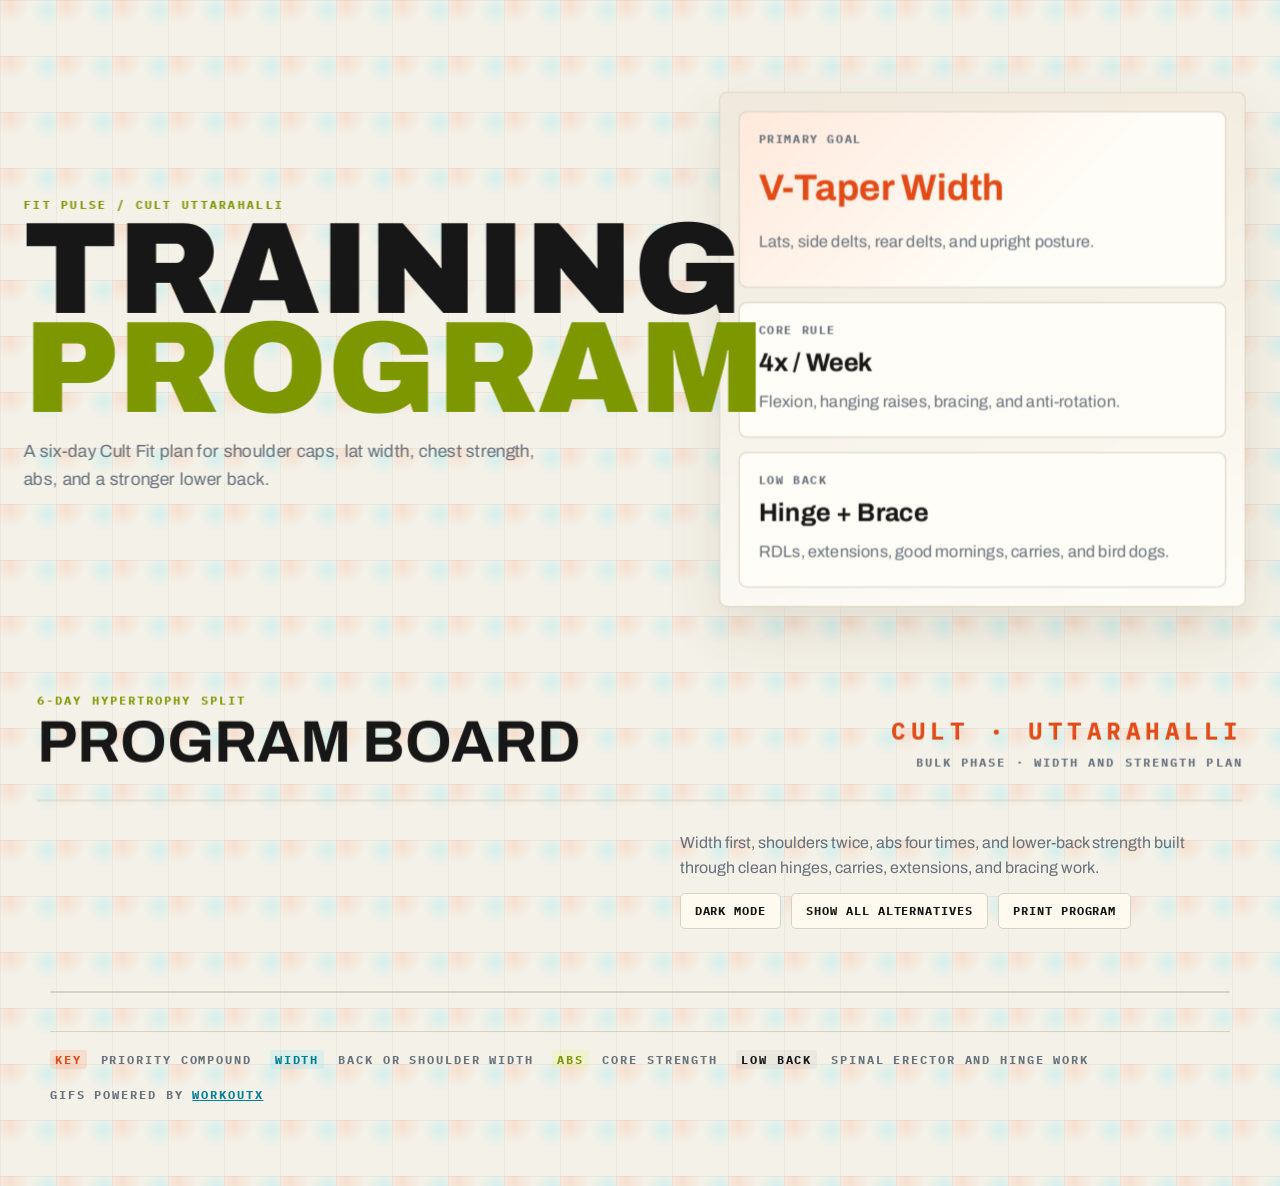
==== index.html @ 151bec3f "Add files via upload" ====
<!doctype html>
<html lang="en">
  <head>
    <meta charset="UTF-8" />
    <meta name="viewport" content="width=device-width, initial-scale=1.0" />
    <meta
      name="description"
      content="Fit Pulse 6-day strength and hypertrophy training program for wider back, bigger shoulders, lower-back strength, chest, and abs."
    />
    <meta name="theme-color" content="#050505" />
    <meta name="apple-mobile-web-app-capable" content="yes" />
    <meta name="apple-mobile-web-app-status-bar-style" content="black-translucent" />
    <meta name="apple-mobile-web-app-title" content="Fit Pulse" />
    <title>Fit Pulse Training Program</title>
    <link rel="manifest" href="./app.webmanifest" />
    <link rel="icon" href="./icons/icon-192.png" sizes="192x192" />
    <link rel="apple-touch-icon" href="./icons/icon-192.png" />
    <link rel="stylesheet" href="./styles.css" />
  </head>
  <body data-theme="light">
    <main class="page-shell">
      <section class="scroll-hero" aria-label="Fit Pulse program overview">
        <div class="hero-copy">
          <p class="eyebrow">Fit Pulse / Cult Uttarahalli</p>
          <h1><span>Training</span> Program</h1>
          <p>
            A six-day Cult Fit plan for shoulder caps, lat width, chest strength, abs, and a stronger lower back.
          </p>
        </div>
        <div class="hero-stage" aria-label="Training priorities">
          <article class="hero-metric metric-primary">
            <span>Primary Goal</span>
            <strong>V-Taper Width</strong>
            <p>Lats, side delts, rear delts, and upright posture.</p>
          </article>
          <article class="hero-metric">
            <span>Core Rule</span>
            <strong>4x / Week</strong>
            <p>Flexion, hanging raises, bracing, and anti-rotation.</p>
          </article>
          <article class="hero-metric">
            <span>Low Back</span>
            <strong>Hinge + Brace</strong>
            <p>RDLs, extensions, good mornings, carries, and bird dogs.</p>
          </article>
        </div>
      </section>

      <header class="masthead">
        <div>
          <p class="eyebrow">6-Day Hypertrophy Split</p>
          <h2>Program Board</h2>
        </div>
        <div class="gym-lockup">
          <strong>Cult · Uttarahalli</strong>
          <span>Bulk phase · width and strength plan</span>
        </div>
      </header>

      <section class="mission-band">
        <div id="focus-tags" class="focus-tags"></div>
        <div class="mission-copy">
          <p>
            Width first, shoulders twice, abs four times, and lower-back strength built through clean hinges, carries,
            extensions, and bracing work.
          </p>
          <div class="mission-actions">
            <button id="theme-toggle" class="theme-toggle" type="button" aria-pressed="true">Dark Mode</button>
            <button id="expand-all" type="button">Show All Alternatives</button>
            <button id="print-plan" type="button">Print Program</button>
          </div>
        </div>
      </section>

      <div id="dashboard-stimulus"></div>

      <nav id="day-tabs" class="day-tabs" aria-label="Training days"></nav>


      <section id="program-grid" class="program-grid" aria-label="Six day split"></section>

      <section id="detail-panel" class="detail-panel" aria-label="Selected workout details"></section>

      <section id="workout-tracker-panel" class="workout-tracker-panel" aria-label="Active workout session" style="display: none;"></section>


      <section class="notes-section">
        <div id="coaching-grid" class="coaching-grid"></div>
        <footer class="legend">
          <span><b class="key">KEY</b> Priority compound</span>
          <span><b class="width">WIDTH</b> Back or shoulder width</span>
          <span><b class="abs">ABS</b> Core strength</span>
          <span><b class="low">LOW BACK</b> Spinal erector and hinge work</span>
          <span>GIFs powered by <a href="https://workoutxapp.com/" target="_blank" rel="noopener noreferrer">WorkoutX</a></span>
        </footer>
      </section>
    </main>

    <script type="module" src="./app.js"></script>
  </body>
</html>
---- styles.css ----
@import url("https://fonts.googleapis.com/css2?family=Archivo:wght@500;700;800;900&family=IBM+Plex+Mono:wght@500;700&display=swap");

:root {
  --bg: #050505;
  --bg-glow: rgba(217, 255, 0, 0.1);
  --panel: #101010;
  --panel-2: #151515;
  --button-bg: #0c0c0c;
  --line: #242424;
  --ink: #f7f7f7;
  --muted: #8b9198;
  --lime: #d9ff00;
  --orange: #ff5a19;
  --cyan: #00d9ff;
  --violet: #9b4dff;
  --grid-line: rgba(255, 255, 255, 0.025);
  --soft-fill: rgba(255, 255, 255, 0.025);
  --soft-line: rgba(255, 255, 255, 0.08);
  --watermark: rgba(255, 255, 255, 0.055);
  --number: #68717a;
  --legend-ink: #5d646b;
  --low-ink: #f3f3f3;
  --shadow: 0 26px 70px rgba(0, 0, 0, 0.34);
  --radius: 8px;
}

body[data-theme="light"] {
  --bg: #f4f1e8;
  --bg-glow: rgba(255, 90, 25, 0.12);
  --panel: #fffdf7;
  --panel-2: #f8f1e4;
  --button-bg: #fffaf0;
  --line: #d9d2c3;
  --ink: #171717;
  --muted: #67717b;
  --lime: #7d9700;
  --orange: #e24a16;
  --cyan: #007f99;
  --violet: #7a45d1;
  --grid-line: rgba(20, 20, 20, 0.045);
  --soft-fill: rgba(20, 20, 20, 0.035);
  --soft-line: rgba(20, 20, 20, 0.09);
  --watermark: rgba(20, 20, 20, 0.07);
  --number: #74808b;
  --legend-ink: #6a737c;
  --low-ink: #171717;
  --shadow: 0 24px 58px rgba(84, 65, 35, 0.12);
}

* {
  box-sizing: border-box;
}

html {
  scroll-behavior: smooth;
}

body {
  margin: 0;
  min-height: 100vh;
  color: var(--ink);
  background:
    radial-gradient(circle at 18% 8%, var(--bg-glow), transparent 28%),
    radial-gradient(circle at 86% 18%, rgba(0, 217, 255, 0.12), transparent 26%),
    linear-gradient(90deg, var(--grid-line) 1px, transparent 1px),
    linear-gradient(var(--grid-line) 1px, transparent 1px),
    var(--bg);
  background-size: 56px 56px;
  font-family: Archivo, system-ui, sans-serif;
}

button,
a {
  font: inherit;
}

button {
  cursor: pointer;
}

.page-shell {
  width: min(calc(100% - 44px), 1180px);
  margin: 42px auto 84px;
  perspective: 1400px;
  --scroll-progress: 0;
}

.scroll-hero {
  position: relative;
  display: grid;
  grid-template-columns: minmax(0, 1fr) minmax(390px, 0.82fr);
  gap: 42px;
  align-items: center;
  min-height: min(72vh, 680px);
  padding: 24px 0 46px;
  transform-style: preserve-3d;
}

.hero-copy {
  transform: translateZ(60px) translateY(calc(var(--scroll-progress) * -14px));
}

.hero-copy p:last-child {
  max-width: 52ch;
  margin: 18px 0 0;
  color: var(--muted);
  font-size: 1.05rem;
  line-height: 1.65;
}

.hero-stage {
  display: grid;
  gap: 14px;
  padding: 18px;
  border: 1px solid var(--line);
  border-radius: var(--radius);
  background:
    linear-gradient(140deg, var(--soft-fill), transparent),
    linear-gradient(180deg, var(--panel-2), var(--panel));
  box-shadow: var(--shadow);
  transform: translateZ(36px);
}

.hero-metric {
  display: grid;
  gap: 8px;
  min-height: 132px;
  padding: 18px;
  border: 1px solid var(--line);
  border-radius: var(--radius);
  background: var(--panel);
}

.hero-metric span {
  font-family: "IBM Plex Mono", monospace;
  font-size: 0.72rem;
  font-weight: 700;
  letter-spacing: 0.12em;
  text-transform: uppercase;
  color: var(--muted);
}

.hero-metric strong {
  font-size: 1.55rem;
  line-height: 1;
}

.hero-metric p {
  margin-bottom: 0;
  color: var(--muted);
  line-height: 1.45;
}

.metric-primary {
  min-height: 172px;
  background:
    linear-gradient(135deg, rgba(255, 90, 25, 0.12), transparent 62%),
    var(--panel);
}

.metric-primary strong {
  color: var(--orange);
  font-size: 2.25rem;
}

.masthead {
  display: flex;
  justify-content: space-between;
  gap: 28px;
  align-items: end;
  padding-bottom: 30px;
  border-bottom: 1px solid var(--line);
  transform: translateZ(30px);
}

.eyebrow,
.gym-lockup span,
.focus-tag,
.day-tab span,
.day-card-header p,
.exercise-number,
.exercise-tag,
.prescription,
.legend,
.coach-card p {
  font-family: "IBM Plex Mono", monospace;
  font-size: 0.74rem;
  font-weight: 700;
  letter-spacing: 0.16em;
  text-transform: uppercase;
}

.eyebrow {
  margin: 0 0 8px;
  color: var(--lime);
}

h1,
h2,
h3,
p {
  margin-top: 0;
}

h1 {
  margin-bottom: 0;
  font-size: 7.8rem;
  font-weight: 900;
  line-height: 0.76;
  letter-spacing: 0;
  text-transform: uppercase;
}

.masthead h2 {
  margin: 0;
  font-size: 3.6rem;
  line-height: 0.9;
  letter-spacing: 0;
  text-transform: uppercase;
}

h1 span {
  display: block;
  color: var(--ink);
}

h1:not(span) {
  color: var(--lime);
}

.gym-lockup {
  display: grid;
  gap: 8px;
  text-align: right;
  min-width: 250px;
}

.gym-lockup strong {
  color: var(--orange);
  font-family: "IBM Plex Mono", monospace;
  font-size: 1.45rem;
  letter-spacing: 0.22em;
  text-transform: uppercase;
}

.gym-lockup span {
  color: var(--muted);
}

.mission-band {
  display: grid;
  grid-template-columns: minmax(0, 1fr) minmax(320px, 0.9fr);
  gap: 18px;
  align-items: start;
  margin: 34px 0 22px;
}

.focus-tags {
  display: flex;
  flex-wrap: wrap;
  gap: 12px;
}

.focus-tag {
  display: inline-flex;
  gap: 10px;
  align-items: center;
  min-height: 34px;
  padding: 0 16px;
  border: 1px solid currentColor;
  border-radius: 5px;
}

.focus-tag span {
  width: 7px;
  height: 7px;
  border-radius: 50%;
  background: currentColor;
}

.lime {
  color: var(--lime);
}

.orange {
  color: var(--orange);
}

.cyan {
  color: var(--cyan);
}

.violet {
  color: var(--violet);
}

.mission-copy {
  color: var(--muted);
  line-height: 1.6;
}

.mission-copy p {
  margin-bottom: 12px;
}

.mission-actions {
  display: flex;
  flex-wrap: wrap;
  gap: 10px;
}

.mission-actions button,
.day-tab,
.form-button,
.alt-button {
  min-height: 36px;
  border: 1px solid var(--line);
  border-radius: 5px;
  background: var(--button-bg);
  color: var(--ink);
  text-decoration: none;
  transition: border-color 160ms ease, color 160ms ease, transform 160ms ease, background 160ms ease;
}

.mission-actions button {
  padding: 0 14px;
  font-family: "IBM Plex Mono", monospace;
  font-size: 0.74rem;
  font-weight: 700;
  letter-spacing: 0.08em;
  text-transform: uppercase;
}

.mission-actions button:hover,
.day-tab:hover,
.form-button:hover,
.alt-button:hover {
  transform: translateY(-1px);
  border-color: var(--lime);
  color: var(--lime);
}

.day-tabs {
  display: grid;
  grid-template-columns: repeat(6, minmax(0, 1fr));
  gap: 10px;
  margin-bottom: 18px;
}

.day-tab {
  display: grid;
  gap: 5px;
  align-content: center;
  min-height: 78px;
  padding: 12px 10px;
  color: var(--muted);
  line-height: 1.18;
  text-align: left;
  overflow: hidden;
}

.day-tab.active {
  border-color: var(--lime);
  color: var(--ink);
  background: var(--panel-2);
}

.day-tab span {
  color: var(--lime);
}

.program-grid {
  display: grid;
  grid-template-columns: repeat(3, minmax(0, 1fr));
  gap: 18px;
  transform-style: preserve-3d;
}

.day-card,
.detail-panel,
.coach-card {
  border: 1px solid var(--line);
  border-radius: var(--radius);
  background: linear-gradient(180deg, var(--panel-2), var(--panel));
  box-shadow: var(--shadow);
}

.day-card {
  position: relative;
  overflow: hidden;
  min-height: 408px;
  border-top-width: 4px;
  transform: rotateX(0deg) translateZ(0);
  transition: transform 220ms ease, box-shadow 220ms ease, outline-color 220ms ease;
}

.day-card:hover {
  z-index: 3;
  transform: translateY(-4px) rotateX(2deg) translateZ(30px);
}

.day-card.orange {
  border-top-color: var(--orange);
}

.day-card.cyan {
  border-top-color: var(--cyan);
}

.day-card.violet {
  border-top-color: var(--violet);
}

.day-card.selected {
  outline: 1px solid var(--lime);
}

.day-card-hit {
  position: absolute;
  inset: 0;
  z-index: 2;
  border: 0;
  background: transparent;
}

.day-card-header {
  display: flex;
  justify-content: space-between;
  gap: 16px;
  padding: 20px 20px 14px;
  border-bottom: 1px solid var(--line);
}

.day-card-header p {
  margin-bottom: 8px;
  color: var(--orange);
}

.day-card-header h2 {
  margin-bottom: 0;
  font-size: 1.65rem;
  line-height: 1;
  font-weight: 500;
  letter-spacing: 0;
}

.day-card-header > span {
  color: var(--watermark);
  font-size: 5rem;
  line-height: 0.8;
  font-weight: 900;
}

.day-intent {
  min-height: 50px;
  margin: 0;
  padding: 14px 20px 0;
  color: var(--muted);
  font-size: 0.92rem;
  line-height: 1.45;
}

.exercise-mini-list {
  display: grid;
  gap: 0;
  margin: 10px 20px 22px;
  padding: 0;
  list-style: none;
}

.exercise-mini-list li {
  display: grid;
  grid-template-columns: 30px minmax(0, 1fr) auto;
  gap: 8px;
  align-items: center;
  min-height: 33px;
  border-bottom: 1px solid var(--soft-line);
  font-size: 0.9rem;
}

.exercise-mini-list span {
  color: var(--number);
  font-family: "IBM Plex Mono", monospace;
  font-size: 0.7rem;
}

.exercise-mini-list strong {
  overflow: hidden;
  text-overflow: ellipsis;
  white-space: nowrap;
  font-weight: 500;
}

.exercise-mini-list em {
  padding: 3px 6px;
  border: 1px solid rgba(217, 255, 0, 0.35);
  border-radius: 3px;
  color: var(--lime);
  font-family: "IBM Plex Mono", monospace;
  font-size: 0.64rem;
  font-style: normal;
  font-weight: 700;
}

.detail-panel {
  margin-top: 22px;
  overflow: hidden;
}

.detail-header {
  display: flex;
  justify-content: space-between;
  gap: 20px;
  align-items: start;
  padding: 22px;
  border-bottom: 1px solid var(--line);
}

.detail-header h2 {
  margin: 0 0 8px;
  color: var(--ink);
  font-size: 4rem;
  line-height: 0.92;
  letter-spacing: 0;
  text-transform: uppercase;
}

.detail-header span {
  display: block;
  max-width: 64ch;
  color: var(--muted);
  line-height: 1.55;
}

.detail-header strong {
  white-space: nowrap;
  color: var(--lime);
  font-family: "IBM Plex Mono", monospace;
  text-transform: uppercase;
}

.exercise-table {
  display: grid;
}

.exercise-row {
  display: grid;
  grid-template-columns: 56px minmax(0, 1fr);
  gap: 0;
  border-bottom: 1px solid var(--line);
}

.exercise-row:last-child {
  border-bottom: 0;
}

.exercise-number {
  display: flex;
  align-items: start;
  justify-content: center;
  padding-top: 22px;
  color: var(--number);
  border-right: 1px solid var(--line);
}

.exercise-main {
  padding: 18px 20px;
  transform-style: preserve-3d;
}

.exercise-title-line {
  display: flex;
  justify-content: space-between;
  gap: 14px;
  align-items: start;
}

.exercise-title-line h3 {
  margin-bottom: 5px;
  font-size: 1.28rem;
  font-weight: 700;
  letter-spacing: 0;
}

.exercise-title-line p {
  margin-bottom: 0;
  color: var(--muted);
  line-height: 1.45;
}

.exercise-tag {
  flex: 0 0 auto;
  padding: 5px 8px;
  border: 1px solid rgba(0, 217, 255, 0.35);
  border-radius: 3px;
  color: var(--cyan);
}

.prescription {
  display: grid;
  grid-template-columns: repeat(3, minmax(0, 1fr));
  gap: 10px;
  margin: 16px 0;
}

.prescription span {
  min-height: 44px;
  padding: 10px;
  border: 1px solid var(--soft-line);
  border-radius: 5px;
  color: var(--muted);
  background: var(--soft-fill);
}

.prescription b {
  color: var(--ink);
}

.movement-preview {
  margin: 16px 0;
}

.movement-figure {
  display: grid;
  grid-template-columns: 170px minmax(0, 1fr);
  gap: 14px;
  align-items: center;
  min-height: 156px;
  margin: 0;
  padding: 12px;
  border: 1px solid var(--soft-line);
  border-radius: var(--radius);
  overflow: hidden;
  background:
    linear-gradient(135deg, var(--soft-fill), transparent),
    var(--panel-2);
}

.movement-figure img {
  width: 170px;
  height: 132px;
  object-fit: contain;
  border-radius: 6px;
  background: var(--panel);
}

.movement-figure video {
  width: 170px;
  height: 132px;
  object-fit: contain;
  border-radius: 6px;
  background: var(--panel);
}

.movement-figure figcaption {
  display: grid;
  gap: 7px;
  color: var(--muted);
  line-height: 1.45;
}

.movement-figure figcaption strong {
  color: var(--ink);
  font-family: "IBM Plex Mono", monospace;
  font-size: 0.75rem;
  font-weight: 700;
  letter-spacing: 0.1em;
  text-transform: uppercase;
}

.movement-figure figcaption span {
  display: -webkit-box;
  overflow: hidden;
  -webkit-line-clamp: 4;
  -webkit-box-orient: vertical;
}

.motion-avatar {
  position: relative;
  width: 170px;
  height: 132px;
  border-radius: 6px;
  background:
    radial-gradient(circle at 50% 32%, rgba(255, 90, 25, 0.16), transparent 22%),
    linear-gradient(180deg, var(--panel), var(--button-bg));
  transform: translateZ(30px);
}

.motion-avatar span {
  position: absolute;
  display: block;
  background: var(--orange);
  box-shadow: 0 0 18px rgba(255, 90, 25, 0.28);
  animation: lift-pulse 1.35s ease-in-out infinite alternate;
}

.motion-head {
  width: 20px;
  height: 20px;
  left: 75px;
  top: 18px;
  border-radius: 50%;
}

.motion-torso {
  width: 18px;
  height: 44px;
  left: 76px;
  top: 42px;
  border-radius: 999px;
}

.motion-arm,
.motion-leg {
  width: 12px;
  height: 46px;
  border-radius: 999px;
  transform-origin: top center;
}

.arm-left {
  left: 58px;
  top: 45px;
  transform: rotate(42deg);
}

.arm-right {
  left: 100px;
  top: 45px;
  transform: rotate(-42deg);
  animation-delay: 160ms;
}

.leg-left {
  left: 66px;
  top: 82px;
  transform: rotate(22deg);
  background: var(--cyan) !important;
}

.leg-right {
  left: 92px;
  top: 82px;
  transform: rotate(-22deg);
  background: var(--cyan) !important;
  animation-delay: 160ms;
}

@keyframes lift-pulse {
  from {
    translate: 0 0;
  }
  to {
    translate: 0 -8px;
  }
}

.exercise-actions {
  display: flex;
  flex-wrap: wrap;
  gap: 10px;
}

.form-button,
.alt-button {
  display: inline-flex;
  align-items: center;
  justify-content: center;
  min-width: 140px;
  padding: 0 14px;
  font-family: "IBM Plex Mono", monospace;
  font-size: 0.72rem;
  font-weight: 700;
  letter-spacing: 0.08em;
  text-transform: uppercase;
}

.form-button {
  border-color: rgba(255, 90, 25, 0.45);
  color: var(--orange);
}

.alt-button {
  border-color: rgba(217, 255, 0, 0.4);
  color: var(--lime);
}

.alternative-box {
  margin-top: 14px;
  padding: 14px;
  border: 1px solid rgba(217, 255, 0, 0.25);
  border-radius: 5px;
  background: rgba(217, 255, 0, 0.055);
}

.alternative-box p {
  margin-bottom: 10px;
  color: var(--muted);
  line-height: 1.45;
}

.alternative-options {
  display: flex;
  flex-wrap: wrap;
  gap: 8px;
}

.alternative-choice,
.alternative-box a,
.external-demo-link {
  padding: 7px 10px;
  border: 1px solid var(--soft-line);
  border-radius: 4px;
  color: var(--ink);
  text-decoration: none;
  background: var(--soft-fill);
  font-family: "IBM Plex Mono", monospace;
  font-size: 0.72rem;
  font-weight: 700;
  letter-spacing: 0.06em;
  text-transform: uppercase;
}

.alternative-choice:hover,
.alternative-choice.active,
.alternative-box a:hover,
.external-demo-link:hover {
  border-color: var(--lime);
  color: var(--lime);
}

.alternative-preview {
  display: grid;
  gap: 10px;
  margin-top: 12px;
}

.external-demo-link {
  justify-self: start;
}

.notes-section {
  margin-top: 18px;
}

.coaching-grid {
  display: grid;
  grid-template-columns: repeat(4, minmax(0, 1fr));
  gap: 14px;
}

.coach-card {
  padding: 18px;
}

.coach-card p {
  margin-bottom: 10px;
  color: var(--lime);
}

.coach-card span {
  color: var(--muted);
  line-height: 1.55;
}

.legend {
  display: flex;
  flex-wrap: wrap;
  gap: 18px;
  margin-top: 20px;
  padding-top: 18px;
  border-top: 1px solid var(--line);
  color: var(--legend-ink);
}

.legend a {
  color: var(--cyan);
}

.legend b {
  display: inline-flex;
  margin-right: 5px;
  padding: 2px 5px;
  border-radius: 3px;
}

.legend .key {
  color: var(--orange);
  background: rgba(255, 90, 25, 0.12);
}

.legend .width {
  color: var(--cyan);
  background: rgba(0, 217, 255, 0.1);
}

.legend .abs {
  color: var(--lime);
  background: rgba(217, 255, 0, 0.1);
}

.legend .low {
  color: var(--low-ink);
  background: var(--soft-fill);
}

/* Performance & Lazy Loading Optimize */
.exercise-row {
  content-visibility: auto;
  contain-intrinsic-size: 150px;
}

/* Active Session Body Toggle */
body[data-session-active="true"] .scroll-hero,
body[data-session-active="true"] .masthead,
body[data-session-active="true"] .mission-band,
body[data-session-active="true"] .day-tabs,
body[data-session-active="true"] .program-grid,
body[data-session-active="true"] .detail-panel,
body[data-session-active="true"] .notes-section {
  display: none !important;
}
body[data-session-active="true"] .workout-tracker-panel {
  display: grid !important;
}

/* V-Taper Stimulus Score Card */
.stimulus-dashboard {
  display: grid;
  grid-template-columns: repeat(2, minmax(0, 1fr));
  gap: 16px;
  margin: 16px 0 24px;
}
.stimulus-card {
  border: 1px solid var(--line);
  border-radius: var(--radius);
  background: var(--panel);
  padding: 16px 20px;
  display: flex;
  justify-content: space-between;
  align-items: center;
  box-shadow: var(--shadow);
  border-top: 3px solid var(--cyan);
}
.stimulus-card.shoulders {
  border-top-color: var(--violet);
}
.stimulus-info h4 {
  margin: 0 0 4px;
  font-size: 0.9rem;
  font-weight: 700;
  text-transform: uppercase;
  letter-spacing: 0.05em;
  color: var(--muted);
}
.stimulus-info strong {
  font-size: 1.45rem;
  color: var(--ink);
  display: block;
  margin-bottom: 2px;
}
.stimulus-info p {
  margin: 0;
  color: var(--muted);
  font-size: 0.8rem;
}
.stimulus-progress {
  position: relative;
  width: 58px;
  height: 58px;
  flex-shrink: 0;
}
.stimulus-progress svg {
  transform: rotate(-90deg);
  width: 100%;
  height: 100%;
}
.stimulus-progress circle {
  fill: none;
  stroke-width: 5;
}
.stimulus-progress .bg-ring {
  stroke: var(--soft-line);
}
.stimulus-progress .fill-ring {
  stroke: var(--cyan);
  stroke-linecap: round;
  transition: stroke-dashoffset 0.4s ease;
}
.stimulus-card.shoulders .fill-ring {
  stroke: var(--violet);
}
.stimulus-pct {
  position: absolute;
  inset: 0;
  display: flex;
  align-items: center;
  justify-content: center;
  font-family: "IBM Plex Mono", monospace;
  font-size: 0.68rem;
  font-weight: 700;
  color: var(--ink);
}

/* Workout Tracker Panel */
.workout-tracker-panel {
  display: grid;
  gap: 20px;
  margin-top: 10px;
  animation: fadeIn 0.3s ease-out;
}
@keyframes fadeIn {
  from { opacity: 0; transform: translateY(10px); }
  to { opacity: 1; transform: translateY(0); }
}
.tracker-header {
  display: flex;
  justify-content: space-between;
  align-items: center;
  gap: 20px;
  border: 1px solid var(--line);
  border-radius: var(--radius);
  background: var(--panel);
  padding: 18px 22px;
  box-shadow: var(--shadow);
}
.tracker-title-area h2 {
  margin: 0 0 4px;
  font-size: 1.8rem;
  font-weight: 800;
  text-transform: uppercase;
  letter-spacing: -0.02em;
}
.tracker-title-area p {
  margin: 0;
  color: var(--muted);
  font-size: 0.9rem;
}
.tracker-timer-area {
  display: flex;
  flex-direction: column;
  align-items: flex-end;
}
.tracker-timer-label {
  font-family: "IBM Plex Mono", monospace;
  font-size: 0.65rem;
  color: var(--muted);
  text-transform: uppercase;
  letter-spacing: 0.1em;
  margin-bottom: 2px;
}
.tracker-timer {
  font-family: "IBM Plex Mono", monospace;
  font-size: 1.45rem;
  color: var(--orange);
  font-weight: 700;
  text-shadow: 0 0 10px rgba(255, 90, 25, 0.15);
}
.tracker-actions {
  display: flex;
  gap: 10px;
}
.tracker-btn {
  height: 38px;
  padding: 0 16px;
  border: 1px solid var(--line);
  border-radius: 5px;
  background: var(--button-bg);
  color: var(--ink);
  font-family: "IBM Plex Mono", monospace;
  font-size: 0.72rem;
  font-weight: 700;
  text-transform: uppercase;
  letter-spacing: 0.08em;
  transition: all 0.15s ease;
}
.tracker-btn.finish {
  border-color: var(--lime);
  color: var(--lime);
}
.tracker-btn.finish:hover {
  background: rgba(217, 255, 0, 0.08);
  border-color: var(--lime);
  color: var(--lime);
}
.tracker-btn.cancel {
  border-color: rgba(255, 90, 25, 0.4);
  color: var(--orange);
}
.tracker-btn.cancel:hover {
  background: rgba(255, 90, 25, 0.08);
  color: var(--orange);
  border-color: var(--orange);
}

/* Tracker Exercises */
.tracker-exercises {
  display: grid;
  gap: 14px;
}
.tracker-exercise-card {
  border: 1px solid var(--line);
  border-radius: var(--radius);
  background: var(--panel);
  overflow: hidden;
  box-shadow: var(--shadow);
  transition: border-color 0.25s ease, box-shadow 0.25s ease;
}
.tracker-exercise-card.active {
  border-color: var(--lime);
}
.tracker-exercise-header {
  display: flex;
  justify-content: space-between;
  align-items: center;
  padding: 16px 20px;
  cursor: pointer;
  background: var(--panel-2);
  user-select: none;
}
.tracker-exercise-header h3 {
  margin: 0 0 4px;
  font-size: 1.25rem;
  font-weight: 700;
}
.tracker-exercise-header p {
  margin: 0;
  color: var(--muted);
  font-size: 0.85rem;
}
.tracker-exercise-meta {
  display: flex;
  align-items: center;
  gap: 12px;
}
.tracker-exercise-progress {
  font-family: "IBM Plex Mono", monospace;
  font-size: 0.74rem;
  font-weight: 700;
  color: var(--muted);
  background: var(--soft-fill);
  padding: 4px 10px;
  border-radius: 4px;
  border: 1px solid var(--soft-line);
  text-transform: uppercase;
}
.tracker-exercise-progress.completed {
  color: var(--lime);
  border-color: rgba(217, 255, 0, 0.35);
  background: rgba(217, 255, 0, 0.06);
}
.tracker-exercise-arrow {
  font-size: 0.8rem;
  color: var(--muted);
  transition: transform 0.25s ease;
}
.tracker-exercise-card.active .tracker-exercise-arrow {
  transform: rotate(180deg);
}
.tracker-exercise-body {
  padding: 20px;
  display: none;
}
.tracker-exercise-card.active .tracker-exercise-body {
  display: block;
}

/* Set Tracker Table */
.set-tracker-table {
  display: grid;
  gap: 8px;
  margin: 18px 0;
}
.set-tracker-header {
  display: grid;
  grid-template-columns: 50px 1.2fr 1fr 1fr 60px;
  gap: 12px;
  padding: 0 10px;
  color: var(--muted);
  font-family: "IBM Plex Mono", monospace;
  font-size: 0.65rem;
  font-weight: 700;
  text-transform: uppercase;
  letter-spacing: 0.08em;
}
.set-tracker-row {
  display: grid;
  grid-template-columns: 50px 1.2fr 1fr 1fr 60px;
  gap: 12px;
  align-items: center;
  padding: 8px 10px;
  border: 1px solid var(--soft-line);
  border-radius: 6px;
  background: var(--panel-2);
  transition: all 0.2s ease;
}
.set-tracker-row.completed {
  border-color: rgba(217, 255, 0, 0.3);
  background: rgba(217, 255, 0, 0.02);
}
.set-num {
  font-family: "IBM Plex Mono", monospace;
  font-size: 0.85rem;
  font-weight: 700;
  text-align: center;
  color: var(--muted);
}
.set-tracker-row.completed .set-num {
  color: var(--lime);
}
.set-prev {
  color: var(--muted);
  font-size: 0.8rem;
  font-family: "IBM Plex Mono", monospace;
  overflow: hidden;
  text-overflow: ellipsis;
  white-space: nowrap;
}
.set-input-wrap {
  position: relative;
  display: flex;
  align-items: center;
}
.set-input-wrap input {
  width: 100%;
  height: 36px;
  border: 1px solid var(--line);
  border-radius: 4px;
  background: var(--button-bg);
  color: var(--ink);
  font-family: "IBM Plex Mono", monospace;
  font-size: 0.88rem;
  font-weight: 700;
  text-align: center;
  padding: 0 24px 0 8px;
  transition: border-color 0.15s ease;
}
.set-input-wrap input:focus {
  outline: none;
  border-color: var(--lime);
}
.set-input-wrap span {
  position: absolute;
  right: 8px;
  font-size: 0.6rem;
  color: var(--muted);
  pointer-events: none;
  text-transform: uppercase;
  font-weight: 700;
  font-family: "IBM Plex Mono", monospace;
}
.set-check-btn {
  height: 36px;
  width: 100%;
  border: 1px solid var(--line);
  border-radius: 4px;
  background: var(--button-bg);
  color: var(--muted);
  display: flex;
  align-items: center;
  justify-content: center;
  transition: all 0.2s cubic-bezier(0.4, 0, 0.2, 1);
  padding: 0;
}
.set-check-btn svg {
  width: 16px;
  height: 16px;
  fill: none;
  stroke: currentColor;
  stroke-width: 3.5;
  stroke-linecap: round;
  stroke-linejoin: round;
  transition: transform 0.2s cubic-bezier(0.175, 0.885, 0.32, 1.2);
}
.set-tracker-row.completed .set-check-btn {
  border-color: var(--lime);
  background: var(--lime);
  color: #050505;
}
.set-tracker-row.completed .set-check-btn svg {
  transform: scale(1.1);
}

/* Progressive Overload Alert */
.overload-alert {
  display: flex;
  align-items: center;
  gap: 12px;
  padding: 12px 16px;
  border: 1px solid rgba(255, 90, 25, 0.25);
  border-radius: 6px;
  background: rgba(255, 90, 25, 0.06);
  margin-bottom: 16px;
  box-shadow: 0 4px 12px rgba(255, 90, 25, 0.03);
  animation: slideDown 0.25s ease-out;
}
.overload-icon {
  font-size: 1.3rem;
  line-height: 1;
  animation: pulseFire 1.2s ease-in-out infinite alternate;
}
@keyframes pulseFire {
  from { transform: scale(1); filter: drop-shadow(0 0 2px rgba(255, 90, 25, 0.4)); }
  to { transform: scale(1.15); filter: drop-shadow(0 0 6px rgba(255, 90, 25, 0.7)); }
}
.overload-text {
  margin: 0;
  font-size: 0.82rem;
  line-height: 1.4;
  color: var(--ink);
}
.overload-text strong {
  color: var(--orange);
  display: block;
  margin-bottom: 2px;
  font-size: 0.88rem;
  text-transform: uppercase;
  letter-spacing: 0.05em;
  font-weight: 700;
}

/* Rest Timer Overlay */
.rest-timer-overlay {
  position: fixed;
  inset: 0;
  z-index: 100;
  background: rgba(5, 5, 5, 0.8);
  backdrop-filter: blur(8px);
  display: flex;
  align-items: center;
  justify-content: center;
  animation: fadeIn 0.25s ease-out;
}
.rest-timer-card {
  width: min(calc(100% - 32px), 350px);
  border: 1px solid var(--line);
  border-radius: var(--radius);
  background: var(--panel);
  padding: 28px;
  text-align: center;
  box-shadow: var(--shadow);
  display: flex;
  flex-direction: column;
  align-items: center;
}
.rest-timer-card h3 {
  margin: 0 0 6px;
  font-size: 0.72rem;
  text-transform: uppercase;
  letter-spacing: 0.12em;
  color: var(--muted);
  font-family: "IBM Plex Mono", monospace;
}
.rest-timer-next {
  font-size: 1.05rem;
  font-weight: 700;
  margin: 0 0 24px;
  color: var(--ink);
}
.timer-dial {
  position: relative;
  width: 150px;
  height: 150px;
  margin-bottom: 24px;
}
.timer-dial svg {
  width: 100%;
  height: 100%;
  transform: rotate(-90deg);
}
.timer-dial circle {
  fill: none;
  stroke-width: 6;
}
.timer-dial .bg-ring {
  stroke: var(--soft-line);
}
.timer-dial .fill-ring {
  stroke: var(--orange);
  stroke-linecap: round;
  transition: stroke-dashoffset 0.1s linear;
}
.timer-text {
  position: absolute;
  inset: 0;
  display: flex;
  align-items: center;
  justify-content: center;
  font-family: "IBM Plex Mono", monospace;
  font-size: 2.6rem;
  font-weight: 700;
  color: var(--ink);
}
.timer-controls {
  display: flex;
  gap: 10px;
  width: 100%;
}
.timer-controls button {
  flex: 1;
  height: 40px;
  font-size: 0.72rem;
}

/* History and Settings Band */
.settings-band {
  display: flex;
  flex-wrap: wrap;
  gap: 10px;
  margin-top: 14px;
  padding-top: 14px;
  border-top: 1px solid var(--line);
}
.settings-btn {
  height: 32px;
  padding: 0 12px;
  border: 1px solid var(--line);
  border-radius: 4px;
  background: var(--button-bg);
  color: var(--muted);
  font-family: "IBM Plex Mono", monospace;
  font-size: 0.68rem;
  font-weight: 700;
  text-transform: uppercase;
  letter-spacing: 0.05em;
  transition: all 0.15s ease;
}
.settings-btn:hover {
  color: var(--ink);
  border-color: var(--lime);
}

@media (max-width: 1040px) {

  .program-grid,
  .coaching-grid {
    grid-template-columns: repeat(2, minmax(0, 1fr));
  }

  .day-tabs {
    grid-template-columns: repeat(3, minmax(0, 1fr));
  }

  .mission-band {
    grid-template-columns: 1fr;
  }

  .scroll-hero {
    grid-template-columns: 1fr;
    min-height: auto;
  }

  .hero-stage {
    min-height: 360px;
  }
}

@media (max-width: 720px) {
  .page-shell {
    width: min(calc(100% - 24px), 1180px);
    margin-top: 26px;
  }

  .masthead,
  .detail-header {
    display: grid;
  }

  .scroll-hero {
    padding-top: 0;
  }

  .masthead > * {
    min-width: 0;
  }

  .gym-lockup {
    min-width: 0;
    text-align: left;
  }

  h1 {
    font-size: 3.65rem;
  }

  .masthead h2 {
    font-size: 2.35rem;
  }

  .hero-stage {
    min-height: auto;
    transform: none;
  }

  .detail-header h2 {
    font-size: 2.25rem;
  }

  .gym-lockup strong {
    font-size: 1rem;
  }

  .program-grid,
  .coaching-grid,
  .day-tabs,
  .prescription {
    grid-template-columns: 1fr;
  }

  .exercise-row {
    grid-template-columns: 42px minmax(0, 1fr);
  }

  .exercise-main {
    padding: 16px 14px;
  }

  .exercise-title-line {
    display: grid;
  }

  .form-button,
  .alt-button {
    width: 100%;
  }

  .movement-figure {
    grid-template-columns: 1fr;
  }

  .movement-figure img,
  .movement-figure video,
  .motion-avatar {
    width: 100%;
  }

  /* Tracker Responsive */
  .stimulus-dashboard {
    grid-template-columns: 1fr;
    gap: 12px;
  }
  .tracker-header {
    flex-direction: column;
    align-items: stretch;
    gap: 12px;
    padding: 14px;
    text-align: center;
  }
  .tracker-timer-area {
    align-items: center;
  }
  .tracker-actions {
    flex-direction: column;
  }
  .tracker-btn {
    width: 100%;
  }
  .set-tracker-header {
    grid-template-columns: 35px 50px 1fr 1fr 45px;
    gap: 6px;
    font-size: 0.55rem;
  }
  .set-tracker-row {
    grid-template-columns: 35px 50px 1fr 1fr 45px;
    gap: 6px;
    padding: 6px;
  }
  .set-num {
    font-size: 0.75rem;
  }
  .set-prev {
    font-size: 0.7rem;
  }
  .set-input-wrap input {
    height: 32px;
    font-size: 0.8rem;
    padding: 0 16px 0 4px;
  }
  .set-input-wrap span {
    right: 4px;
    font-size: 0.5rem;
  }
  .set-check-btn {
    height: 32px;
  }
  .set-check-btn svg {
    width: 14px;
    height: 14px;
  }
}


@media print {
  body {
    background: #fff;
    color: #111;
  }

  .mission-actions,
  .scroll-hero,
  .day-tabs,
  .day-card-hit,
  .exercise-actions,
  .alternative-box {
    display: none !important;
  }

  .page-shell {
    width: auto;
    margin: 0;
  }

  .day-card,
  .detail-panel,
  .coach-card {
    break-inside: avoid;
    border-color: #ccc;
    color: #111;
    background: #fff;
  }
}
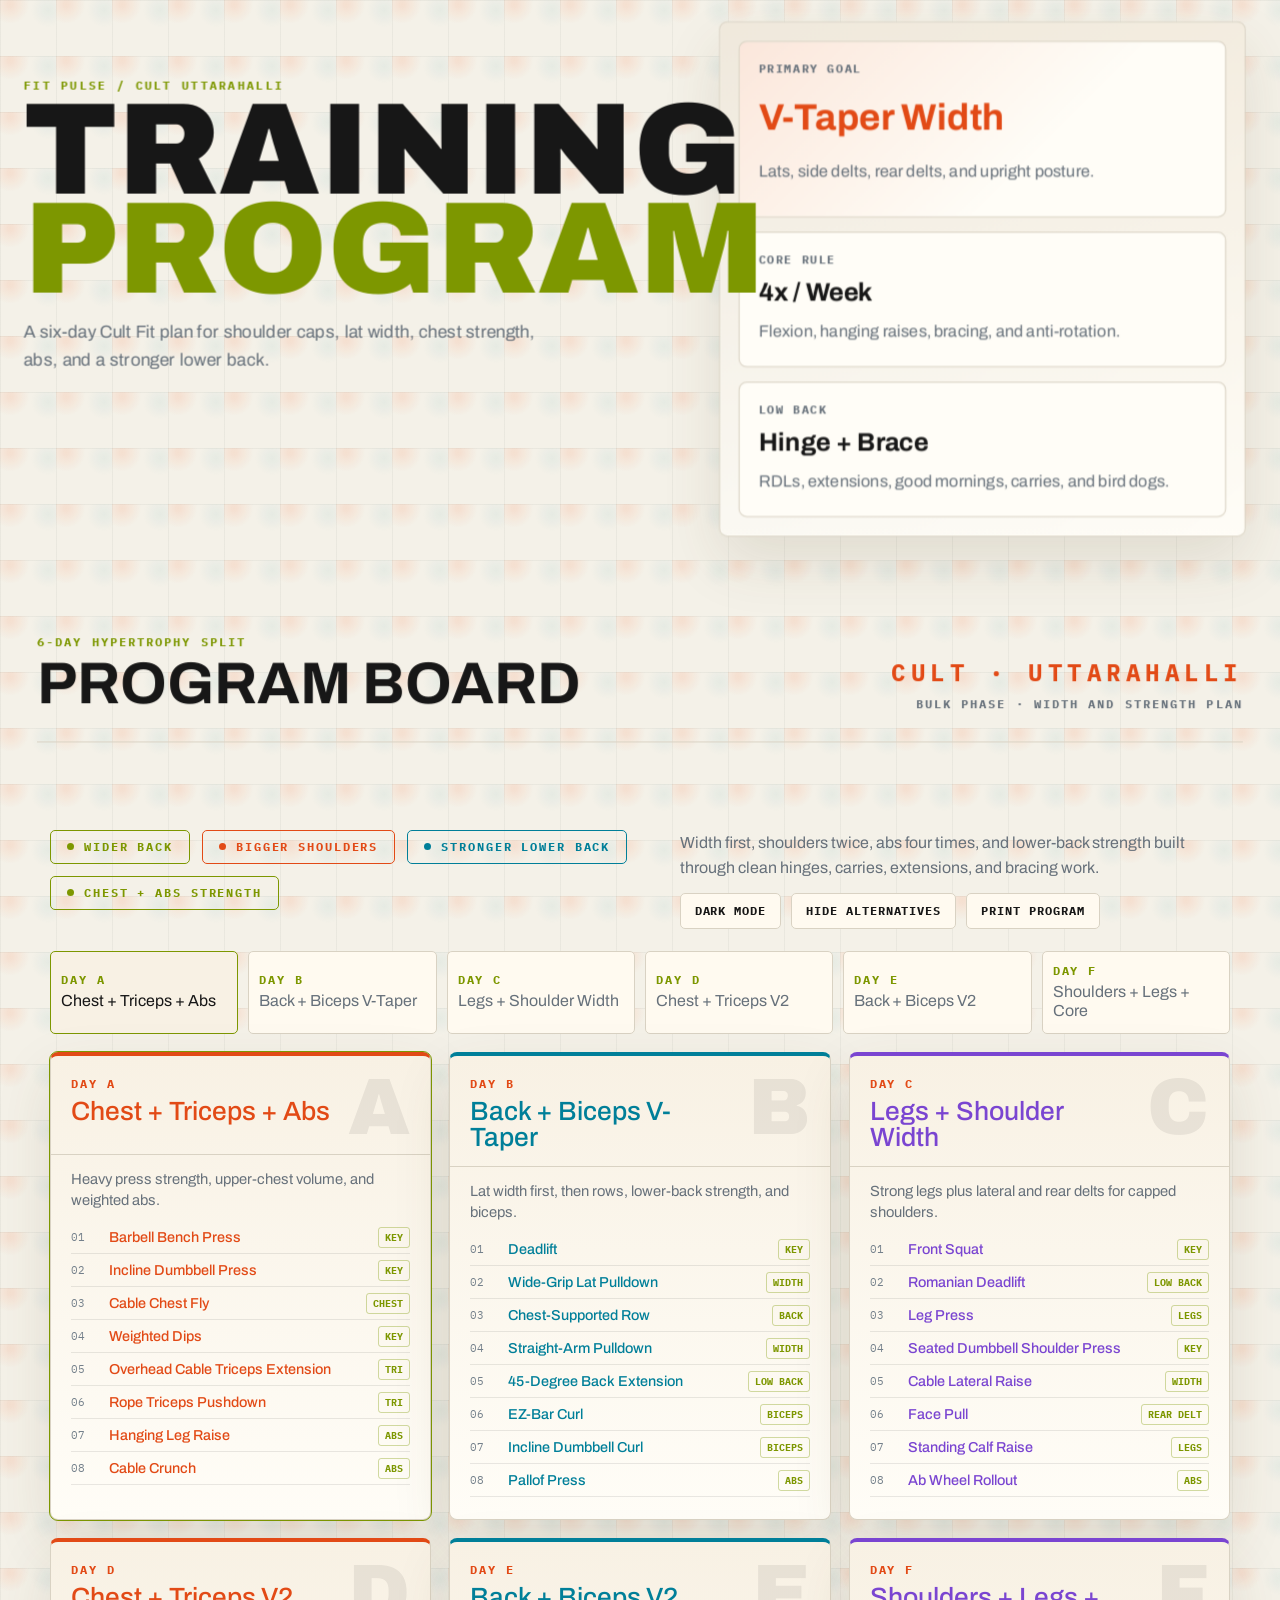
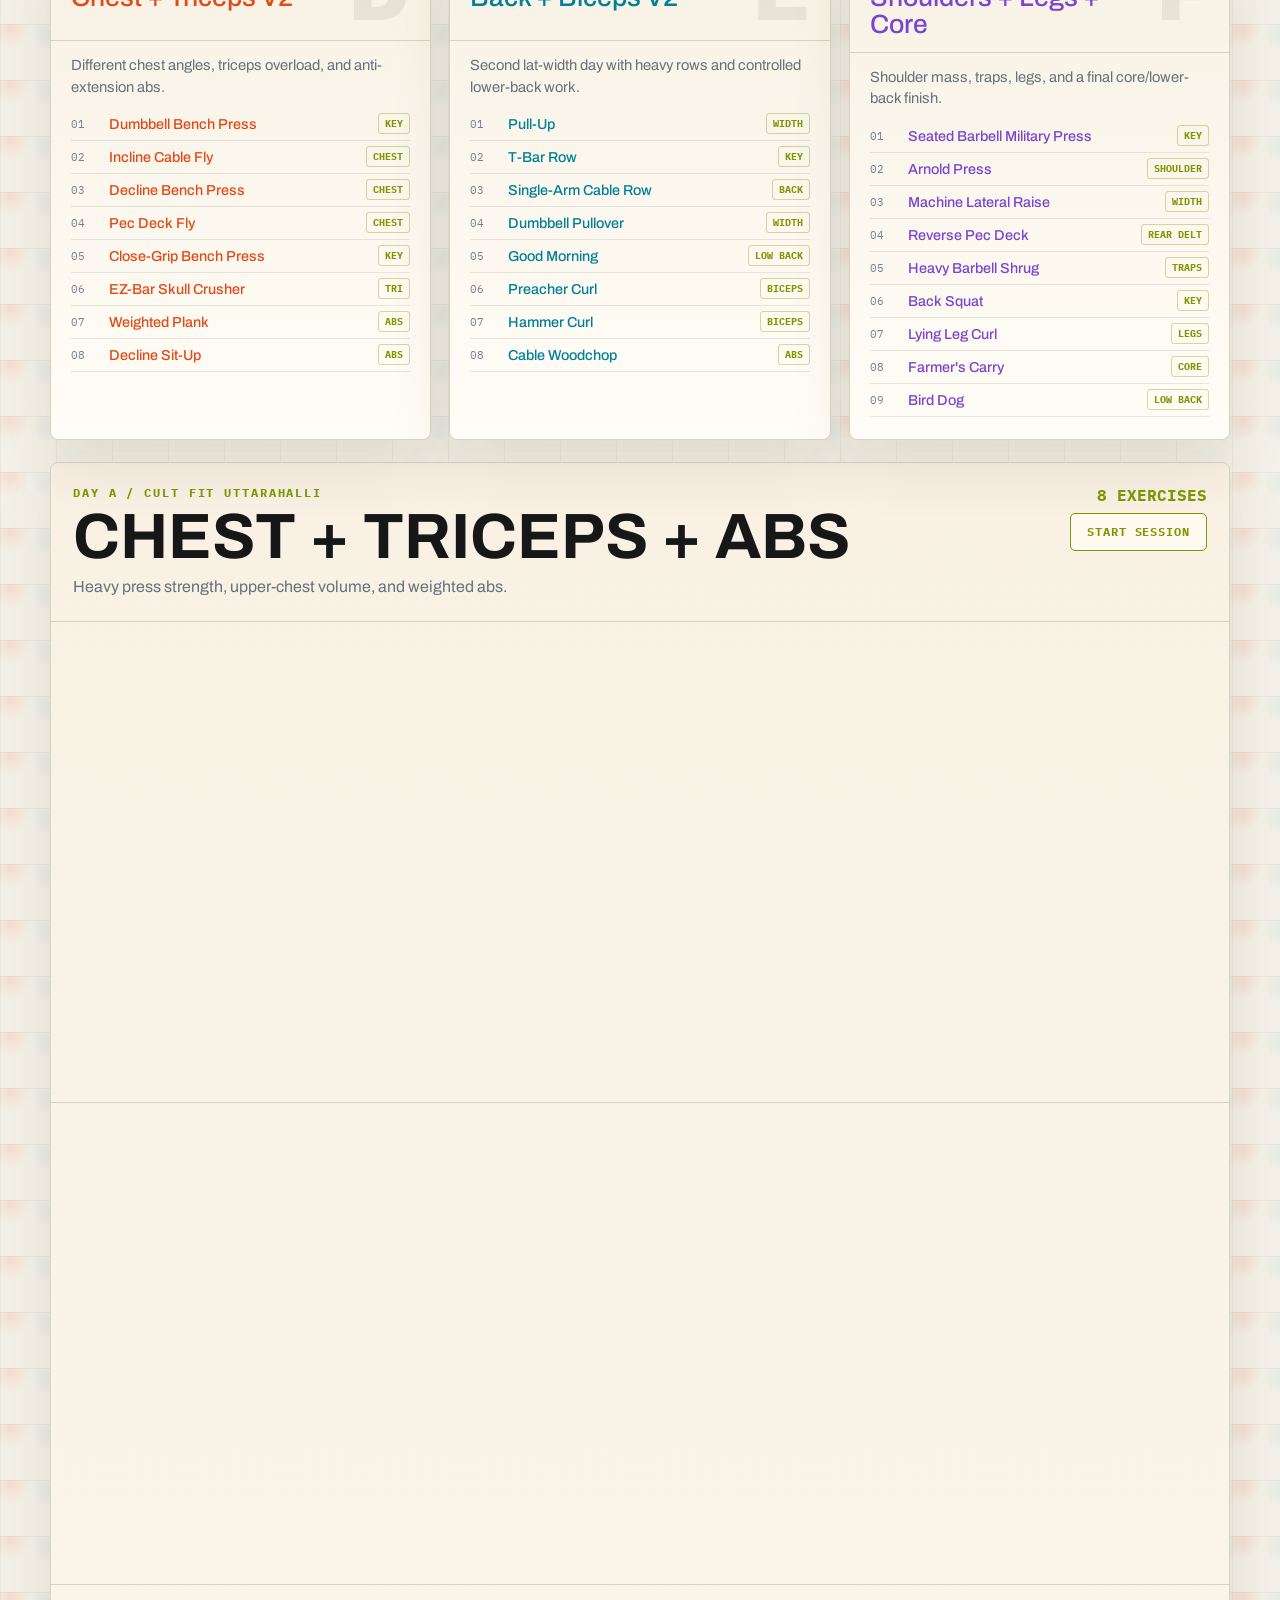
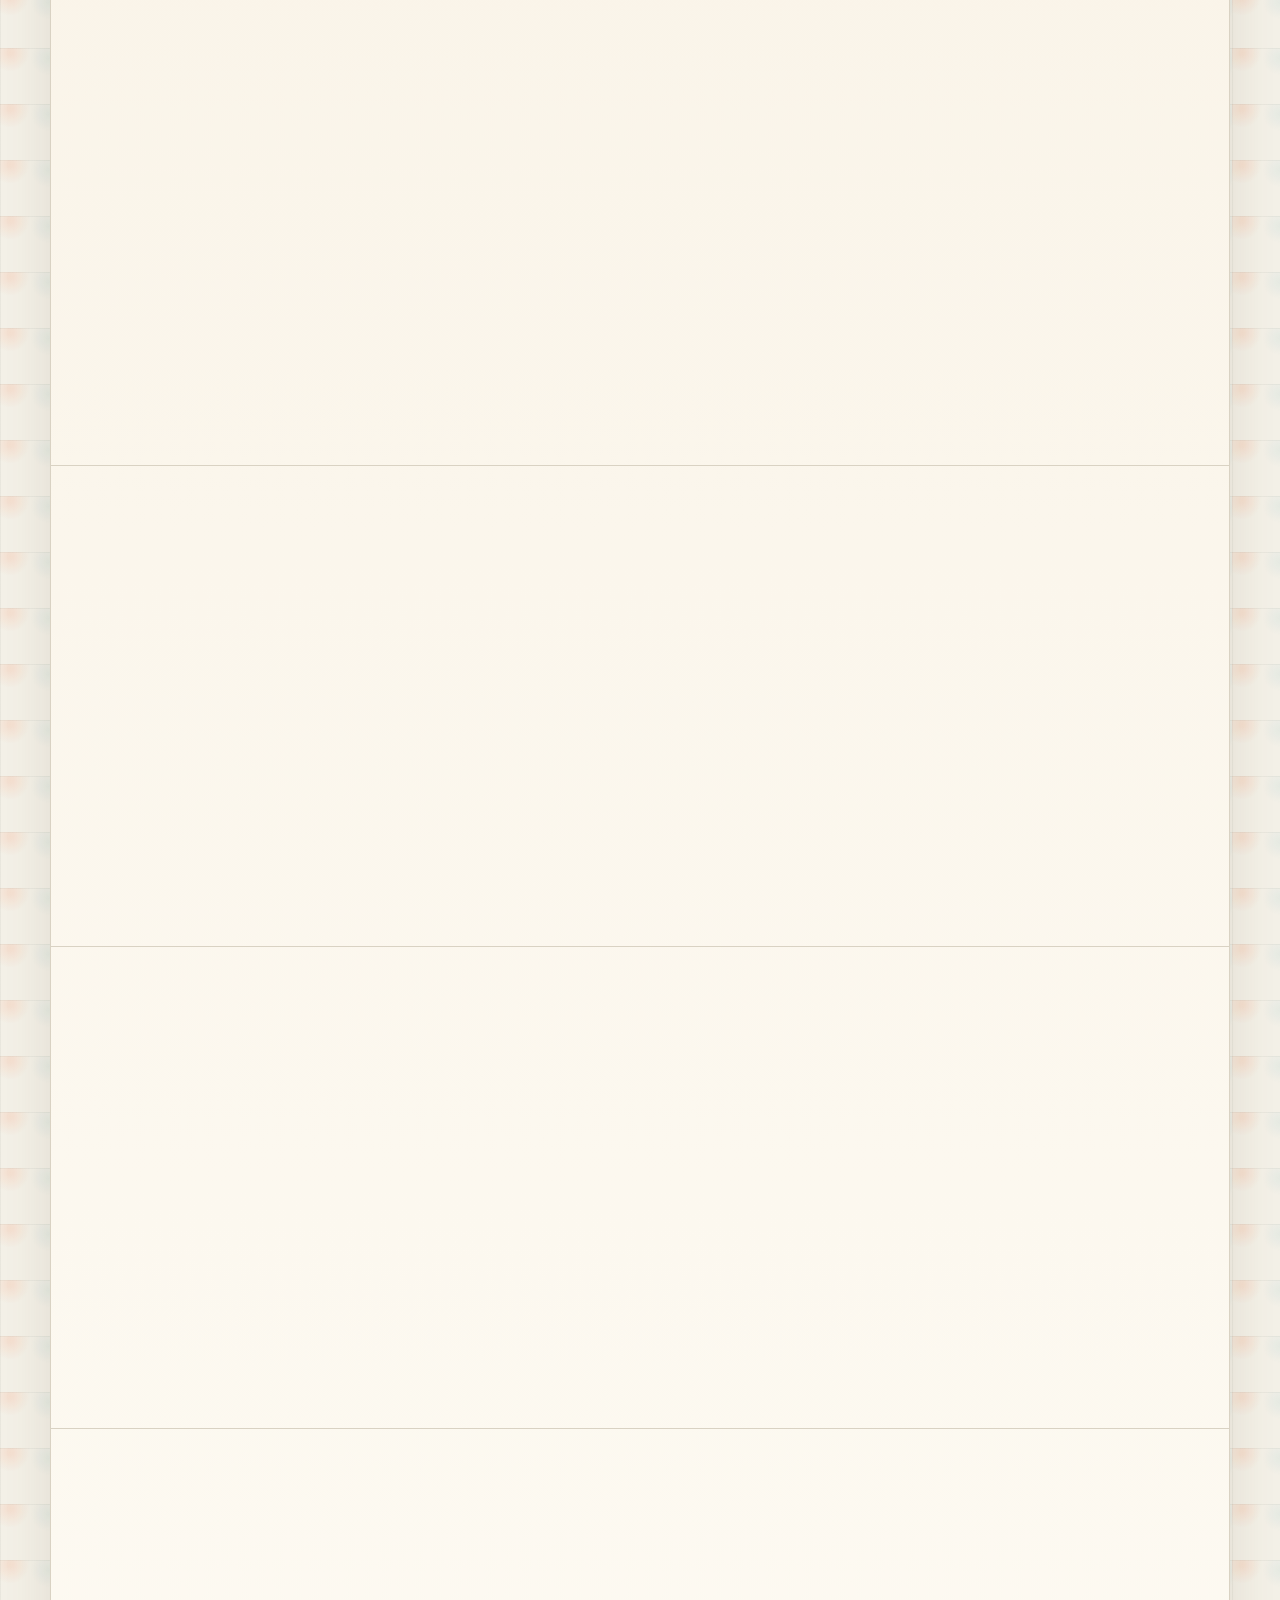
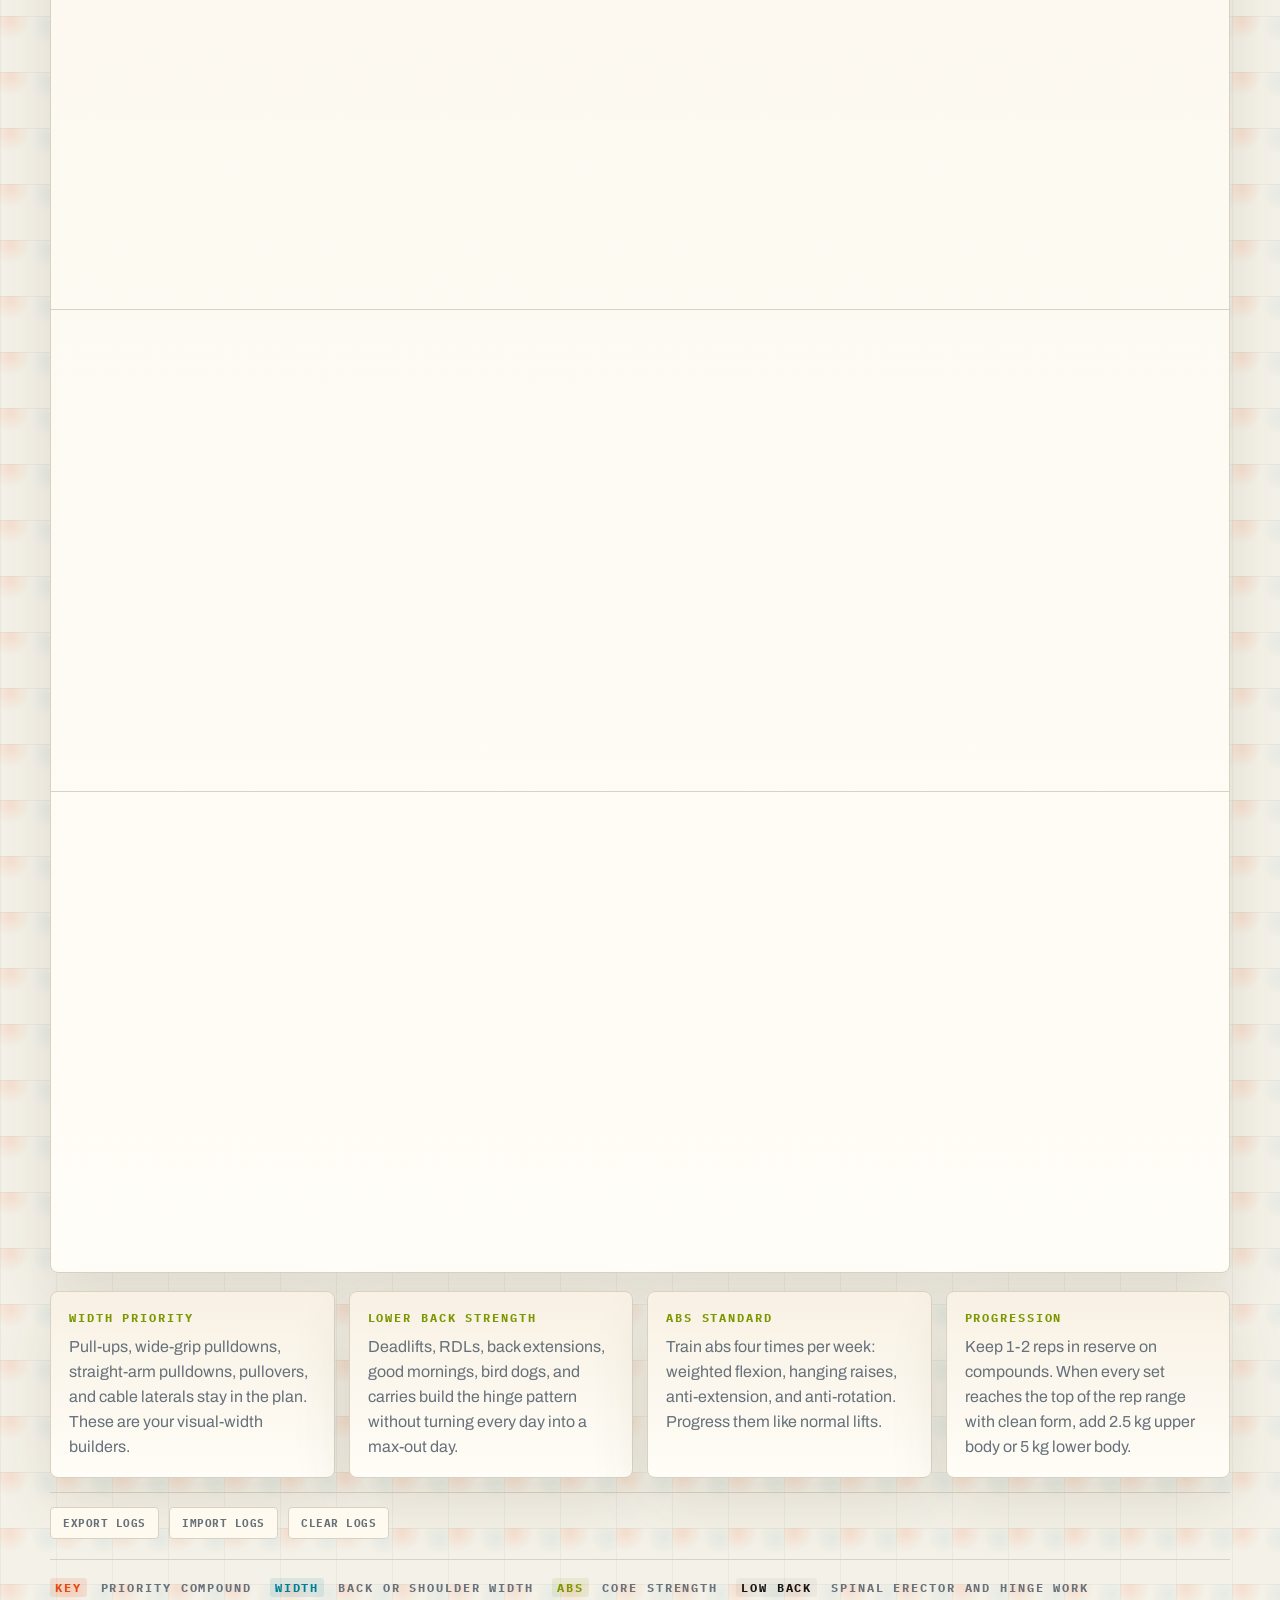
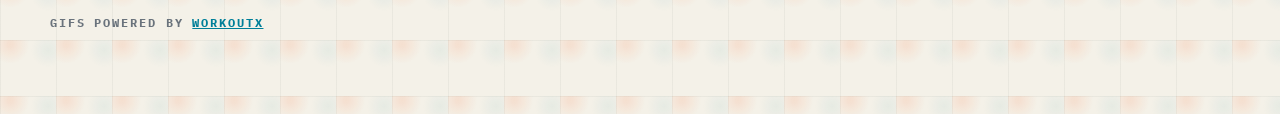
==== commit 3eb3528e: "Add files via upload" ====
--- a/index.html
+++ b/index.html
@@ -16,8 +16,27 @@
     <link rel="icon" href="./icons/icon-192.png" sizes="192x192" />
     <link rel="apple-touch-icon" href="./icons/icon-192.png" />
     <link rel="stylesheet" href="./styles.css" />
+    <!-- Open Graph / Facebook -->
+    <meta property="og:type" content="website" />
+    <meta property="og:title" content="Fit Pulse Training Program" />
+    <meta property="og:description" content="6-day Cult Fit strength and hypertrophy training program for V-taper, shoulder caps, lat width, lower-back strength, chest, and abs." />
+    <meta property="og:image" content="./icons/thumbnail.png" />
+
+    <!-- Twitter -->
+    <meta property="twitter:card" content="summary_large_image" />
+    <meta property="twitter:title" content="Fit Pulse Training Program" />
+    <meta property="twitter:description" content="6-day Cult Fit strength and hypertrophy training program for V-taper, shoulder caps, lat width, lower-back strength, chest, and abs." />
+    <meta property="twitter:image" content="./icons/thumbnail.png" />
   </head>
-  <body data-theme="light">
+  <body>
+    <script>
+      (function() {
+        const theme = localStorage.getItem("fit-pulse-theme") || 
+          (window.matchMedia("(prefers-color-scheme: dark)").matches ? "dark" : "light");
+        document.body.dataset.theme = theme;
+        document.querySelector("meta[name='theme-color']")?.setAttribute("content", theme === "dark" ? "#050505" : "#f4f1e8");
+      })();
+    </script>
     <main class="page-shell">
       <section class="scroll-hero" aria-label="Fit Pulse program overview">
         <div class="hero-copy">
--- a/styles.css
+++ b/styles.css
@@ -3,6 +3,7 @@
 :root {
   --bg: #050505;
   --bg-glow: rgba(217, 255, 0, 0.1);
+  --bg-glow-secondary: rgba(0, 217, 255, 0.12);
   --panel: #101010;
   --panel-2: #151515;
   --button-bg: #0c0c0c;
@@ -22,11 +23,38 @@
   --low-ink: #f3f3f3;
   --shadow: 0 26px 70px rgba(0, 0, 0, 0.34);
   --radius: 8px;
+
+  /* Theme Color Alpha/Glow Variations */
+  --lime-alpha-40: rgba(217, 255, 0, 0.4);
+  --lime-alpha-35: rgba(217, 255, 0, 0.35);
+  --lime-alpha-30: rgba(217, 255, 0, 0.3);
+  --lime-alpha-25: rgba(217, 255, 0, 0.25);
+  --lime-alpha-10: rgba(217, 255, 0, 0.1);
+  --lime-alpha-08: rgba(217, 255, 0, 0.08);
+  --lime-alpha-06: rgba(217, 255, 0, 0.06);
+  --lime-alpha-055: rgba(217, 255, 0, 0.055);
+  --lime-alpha-02: rgba(217, 255, 0, 0.02);
+
+  --orange-alpha-70: rgba(255, 90, 25, 0.7);
+  --orange-alpha-45: rgba(255, 90, 25, 0.45);
+  --orange-alpha-40: rgba(255, 90, 25, 0.4);
+  --orange-alpha-28: rgba(255, 90, 25, 0.28);
+  --orange-alpha-25: rgba(255, 90, 25, 0.25);
+  --orange-alpha-16: rgba(255, 90, 25, 0.16);
+  --orange-alpha-15: rgba(255, 90, 25, 0.15);
+  --orange-alpha-12: rgba(255, 90, 25, 0.12);
+  --orange-alpha-08: rgba(255, 90, 25, 0.08);
+  --orange-alpha-06: rgba(255, 90, 25, 0.06);
+  --orange-alpha-03: rgba(255, 90, 25, 0.03);
+
+  --cyan-alpha-35: rgba(0, 217, 255, 0.35);
+  --cyan-alpha-10: rgba(0, 217, 255, 0.1);
 }
 
 body[data-theme="light"] {
   --bg: #f4f1e8;
   --bg-glow: rgba(255, 90, 25, 0.12);
+  --bg-glow-secondary: rgba(0, 127, 153, 0.06);
   --panel: #fffdf7;
   --panel-2: #f8f1e4;
   --button-bg: #fffaf0;
@@ -45,6 +73,32 @@
   --legend-ink: #6a737c;
   --low-ink: #171717;
   --shadow: 0 24px 58px rgba(84, 65, 35, 0.12);
+
+  /* Theme Color Alpha/Glow Variations */
+  --lime-alpha-40: rgba(125, 151, 0, 0.4);
+  --lime-alpha-35: rgba(125, 151, 0, 0.35);
+  --lime-alpha-30: rgba(125, 151, 0, 0.3);
+  --lime-alpha-25: rgba(125, 151, 0, 0.25);
+  --lime-alpha-10: rgba(125, 151, 0, 0.1);
+  --lime-alpha-08: rgba(125, 151, 0, 0.08);
+  --lime-alpha-06: rgba(125, 151, 0, 0.06);
+  --lime-alpha-055: rgba(125, 151, 0, 0.055);
+  --lime-alpha-02: rgba(125, 151, 0, 0.02);
+
+  --orange-alpha-70: rgba(226, 74, 22, 0.7);
+  --orange-alpha-45: rgba(226, 74, 22, 0.45);
+  --orange-alpha-40: rgba(226, 74, 22, 0.4);
+  --orange-alpha-28: rgba(226, 74, 22, 0.28);
+  --orange-alpha-25: rgba(226, 74, 22, 0.25);
+  --orange-alpha-16: rgba(226, 74, 22, 0.16);
+  --orange-alpha-15: rgba(226, 74, 22, 0.15);
+  --orange-alpha-12: rgba(226, 74, 22, 0.12);
+  --orange-alpha-08: rgba(226, 74, 22, 0.08);
+  --orange-alpha-06: rgba(226, 74, 22, 0.06);
+  --orange-alpha-03: rgba(226, 74, 22, 0.03);
+
+  --cyan-alpha-35: rgba(0, 127, 153, 0.35);
+  --cyan-alpha-10: rgba(0, 127, 153, 0.1);
 }
 
 * {
@@ -61,7 +115,7 @@
   color: var(--ink);
   background:
     radial-gradient(circle at 18% 8%, var(--bg-glow), transparent 28%),
-    radial-gradient(circle at 86% 18%, rgba(0, 217, 255, 0.12), transparent 26%),
+    radial-gradient(circle at 86% 18%, var(--bg-glow-secondary), transparent 26%),
     linear-gradient(90deg, var(--grid-line) 1px, transparent 1px),
     linear-gradient(var(--grid-line) 1px, transparent 1px),
     var(--bg);
@@ -154,7 +208,7 @@
 .metric-primary {
   min-height: 172px;
   background:
-    linear-gradient(135deg, rgba(255, 90, 25, 0.12), transparent 62%),
+    linear-gradient(135deg, var(--orange-alpha-12), transparent 62%),
     var(--panel);
 }
 
@@ -493,7 +547,7 @@
 
 .exercise-mini-list em {
   padding: 3px 6px;
-  border: 1px solid rgba(217, 255, 0, 0.35);
+  border: 1px solid var(--lime-alpha-35);
   border-radius: 3px;
   color: var(--lime);
   font-family: "IBM Plex Mono", monospace;
@@ -591,7 +645,7 @@
 .exercise-tag {
   flex: 0 0 auto;
   padding: 5px 8px;
-  border: 1px solid rgba(0, 217, 255, 0.35);
+  border: 1px solid var(--cyan-alpha-35);
   border-radius: 3px;
   color: var(--cyan);
 }
@@ -681,7 +735,7 @@
   height: 132px;
   border-radius: 6px;
   background:
-    radial-gradient(circle at 50% 32%, rgba(255, 90, 25, 0.16), transparent 22%),
+    radial-gradient(circle at 50% 32%, var(--orange-alpha-16), transparent 22%),
     linear-gradient(180deg, var(--panel), var(--button-bg));
   transform: translateZ(30px);
 }
@@ -690,7 +744,7 @@
   position: absolute;
   display: block;
   background: var(--orange);
-  box-shadow: 0 0 18px rgba(255, 90, 25, 0.28);
+  box-shadow: 0 0 18px var(--orange-alpha-28);
   animation: lift-pulse 1.35s ease-in-out infinite alternate;
 }
 
@@ -776,21 +830,21 @@
 }
 
 .form-button {
-  border-color: rgba(255, 90, 25, 0.45);
+  border-color: var(--orange-alpha-45);
   color: var(--orange);
 }
 
 .alt-button {
-  border-color: rgba(217, 255, 0, 0.4);
+  border-color: var(--lime-alpha-40);
   color: var(--lime);
 }
 
 .alternative-box {
   margin-top: 14px;
   padding: 14px;
-  border: 1px solid rgba(217, 255, 0, 0.25);
+  border: 1px solid var(--lime-alpha-25);
   border-radius: 5px;
-  background: rgba(217, 255, 0, 0.055);
+  background: var(--lime-alpha-055);
 }
 
 .alternative-box p {
@@ -886,17 +940,17 @@
 
 .legend .key {
   color: var(--orange);
-  background: rgba(255, 90, 25, 0.12);
+  background: var(--orange-alpha-12);
 }
 
 .legend .width {
   color: var(--cyan);
-  background: rgba(0, 217, 255, 0.1);
+  background: var(--cyan-alpha-10);
 }
 
 .legend .abs {
   color: var(--lime);
-  background: rgba(217, 255, 0, 0.1);
+  background: var(--lime-alpha-10);
 }
 
 .legend .low {
@@ -1054,7 +1108,7 @@
   font-size: 1.45rem;
   color: var(--orange);
   font-weight: 700;
-  text-shadow: 0 0 10px rgba(255, 90, 25, 0.15);
+  text-shadow: 0 0 10px var(--orange-alpha-15);
 }
 .tracker-actions {
   display: flex;
@@ -1079,16 +1133,16 @@
   color: var(--lime);
 }
 .tracker-btn.finish:hover {
-  background: rgba(217, 255, 0, 0.08);
+  background: var(--lime-alpha-08);
   border-color: var(--lime);
   color: var(--lime);
 }
 .tracker-btn.cancel {
-  border-color: rgba(255, 90, 25, 0.4);
+  border-color: var(--orange-alpha-40);
   color: var(--orange);
 }
 .tracker-btn.cancel:hover {
-  background: rgba(255, 90, 25, 0.08);
+  background: var(--orange-alpha-08);
   color: var(--orange);
   border-color: var(--orange);
 }
@@ -1146,8 +1200,8 @@
 }
 .tracker-exercise-progress.completed {
   color: var(--lime);
-  border-color: rgba(217, 255, 0, 0.35);
-  background: rgba(217, 255, 0, 0.06);
+  border-color: var(--lime-alpha-35);
+  background: var(--lime-alpha-06);
 }
 .tracker-exercise-arrow {
   font-size: 0.8rem;
@@ -1195,8 +1249,8 @@
   transition: all 0.2s ease;
 }
 .set-tracker-row.completed {
-  border-color: rgba(217, 255, 0, 0.3);
-  background: rgba(217, 255, 0, 0.02);
+  border-color: var(--lime-alpha-30);
+  background: var(--lime-alpha-02);
 }
 .set-num {
   font-family: "IBM Plex Mono", monospace;
@@ -1287,11 +1341,11 @@
   align-items: center;
   gap: 12px;
   padding: 12px 16px;
-  border: 1px solid rgba(255, 90, 25, 0.25);
+  border: 1px solid var(--orange-alpha-25);
   border-radius: 6px;
-  background: rgba(255, 90, 25, 0.06);
+  background: var(--orange-alpha-06);
   margin-bottom: 16px;
-  box-shadow: 0 4px 12px rgba(255, 90, 25, 0.03);
+  box-shadow: 0 4px 12px var(--orange-alpha-03);
   animation: slideDown 0.25s ease-out;
 }
 .overload-icon {
@@ -1300,8 +1354,8 @@
   animation: pulseFire 1.2s ease-in-out infinite alternate;
 }
 @keyframes pulseFire {
-  from { transform: scale(1); filter: drop-shadow(0 0 2px rgba(255, 90, 25, 0.4)); }
-  to { transform: scale(1.15); filter: drop-shadow(0 0 6px rgba(255, 90, 25, 0.7)); }
+  from { transform: scale(1); filter: drop-shadow(0 0 2px var(--orange-alpha-40)); }
+  to { transform: scale(1.15); filter: drop-shadow(0 0 6px var(--orange-alpha-70)); }
 }
 .overload-text {
   margin: 0;
